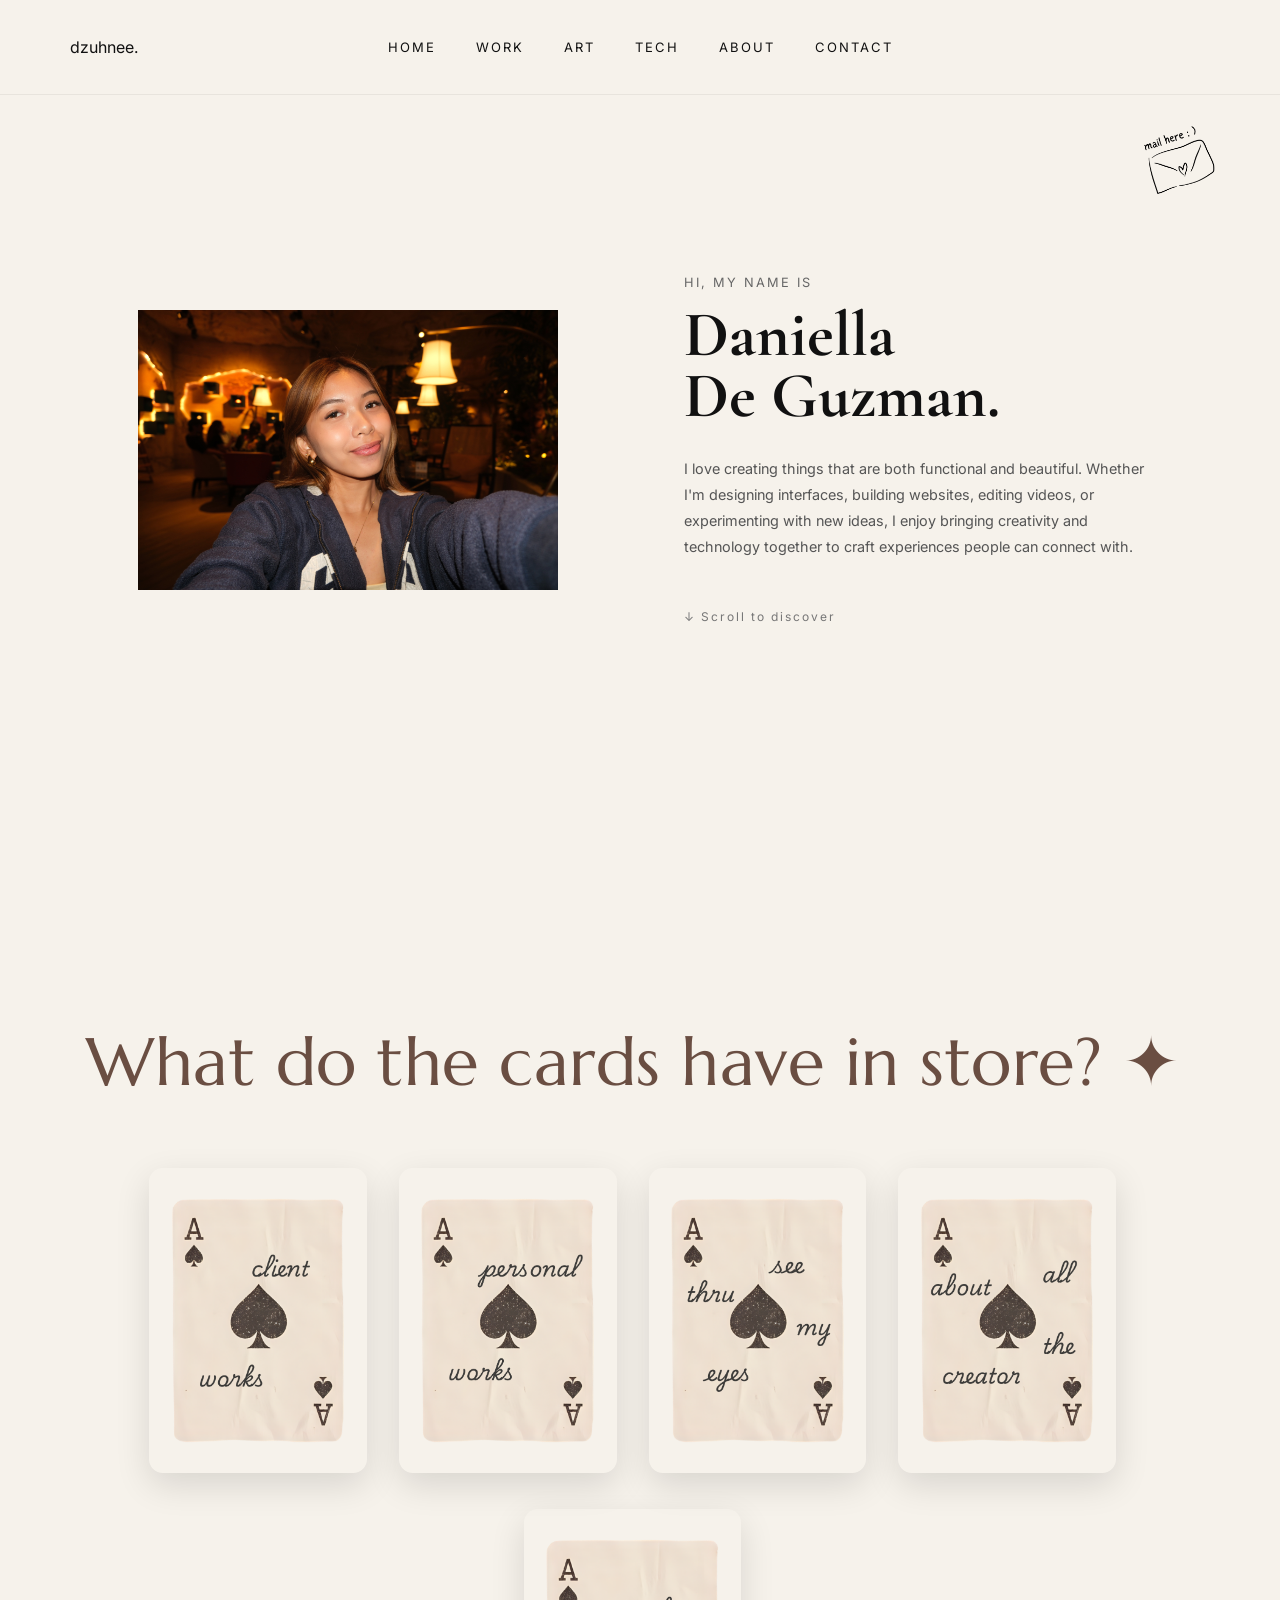
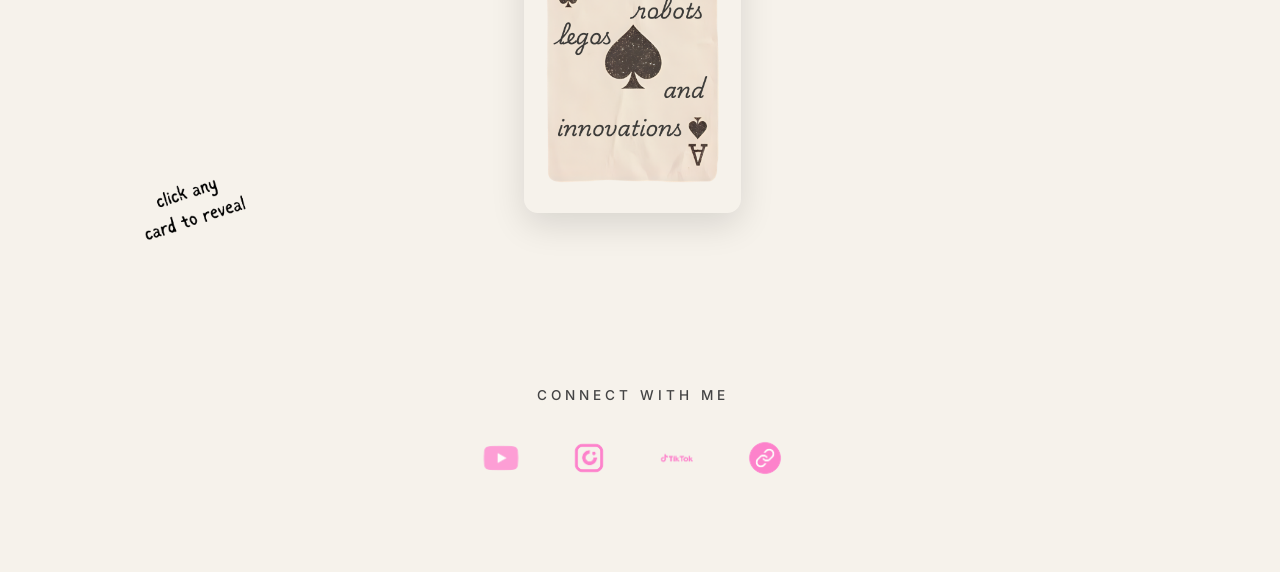
==== index.html @ f478ae31 "Add files via upload" ====
<!DOCTYPE html>
<html lang="en">

<head>

    <meta charset="UTF-8">
    <meta name="viewport" content="width=device-width, initial-scale=1.0">

    <title>dzuhnee.</title>

    <link rel="stylesheet" href="style.css">

    <link rel="preconnect" href="https://fonts.googleapis.com">

    <link href="https://fonts.googleapis.com/css2?family=Cormorant+Garamond:wght@400;500;600&family=Inter:wght@300;400;500&display=swap" rel="stylesheet">
    <link href="https://fonts.googleapis.com/css2?family=Caveat:wght@500;700&display=swap" rel="stylesheet">
    <link href="https://fonts.googleapis.com/css2?family=Marcellus&display=swap" rel="stylesheet">

    <link rel="stylesheet" href="../style.css">
    <link rel="preconnect" href="https://fonts.googleapis.com">
    <link href="https://fonts.googleapis.com/css2?family=Cormorant+Garamond:wght@400;500;600&family=Inter:wght@300;400;500&display=swap" rel="stylesheet">

</head>

<body>

    <header>

        <div class="logo">
            dzuhnee.
        </div>
    
        <nav>

    <a href="index.html">HOME</a>
    <a href="src/work.html">WORK</a>
    <a href="src/art.html">ART</a>
    <a href="src/tech.html">TECH</a>
    <a href="src/about.html">ABOUT</a>
    <a href="src/contact.html">CONTACT</a>

</nav>
    
    </header>
    
    <a href="mailto:daniellangeladg@gmail.com" class="floating-mail">
    
        <img src="images/email.png" alt="Email">
    
    </a>

<section class="hero">

    <div class="hero-content">

        <div class="hero-photo">

            <img src="images/ella.jpg" class="hero-image">

        </div>

        <div class="hero-text">

            <p class="intro">
                Hi, my name is
            </p>

            <h1>
                Daniella<br>
                De Guzman.
            </h1>

            <p class="description">
                I love creating things that are both functional and beautiful. 
                Whether I'm designing interfaces, building websites, 
                editing videos, or experimenting with new ideas, 
                I enjoy bringing creativity and technology together 
                to craft experiences people can connect with.

            </p>

            <span class="scroll">
                ↓ Scroll to discover
            </span>

        </div>

    </div>

</section>

<section class="cards-section hidden">

    <h1>What do the cards have in store? ✦ </h1>

    <div class="cards">

        <a href="src/work.html" class="card">
            <img src="images/card1.png">
        </a>

        <a href="src/art.html" class="card">
            <img src="images/card2.png">
        </a>

        <a href="src/tech.html" class="card">
            <img src="images/card3.png">
        </a>

        <a href="src/about.html" class="card">
            <img src="images/card4.png">
        </a>

        <a href="src/contact.html" class="card">
            <img src="images/card5.png">
        </a>

    </div>
    

</section>

<div class="floating-character">

    <img src="images/click.png" alt="Mascot">

</div>

<section class="socials">

    <h3>CONNECT WITH ME</h3>

    <div class="social-icons">

        <a href="https://youtube.com/@dzuhnee" target="_blank">
            <img src="images/youtube.png" alt="YouTube">
        </a>

        <a href="https://instagram.com/dzuhnee" target="_blank">
            <img src="images/instagram.png" alt="Instagram">
        </a>

        <a href="https://tiktok.com/@dzuhnee" target="_blank">
            <img src="images/tiktok.png" alt="TikTok">
        </a>

        <a href="https://linkedin.com/in/YOUR-LINKEDIN" target="_blank">
            <img src="images/linkedin.png" alt="LinkedIn">
        </a>

    </div>

</section>

<script src="script.js"></script>

</body>
</html>
---- style.css ----
*{
    margin:0;
    padding:0;
    box-sizing:border-box;
}

html{
    scroll-behavior:smooth;
}

body{
    background:#F6F2EB;
    color:#111;
    overflow-x:hidden;
    font-family:"Inter",sans-serif;
}

img{
    max-width:100%;
    height:auto;
}


/* =========================================================
   UNIVERSAL NAV
   ========================================================= */

/* ---------------- NAV ---------------- */

header{
    position:fixed;
    top:0;
    left:0;

    width:100%;
    height:95px;

    padding:0 70px;

    display:flex;
    align-items:center;
    justify-content:center;

    z-index:9999;

    flex-shrink:0;
    box-sizing:border-box;
}

.logo{
    position:absolute;
    left:70px;

    font-family:"Inter",sans-serif;
    font-size:16px;
    font-weight:400;
    line-height:1;
}

nav{
    display:flex;
    align-items:center;
    justify-content:center;

    gap:40px;
    height:100%;
}

nav a{
    display:flex;
    align-items:center;

    height:100%;

    font-family:"Inter",sans-serif;
    font-size:13px;
    font-weight:400;

    letter-spacing:2px;
    line-height:1;

    text-decoration:none;
    color:#111;

    white-space:nowrap;

    transition:opacity .35s ease;
}

nav a:hover{
    opacity:.4;
}


/* =========================================================
   HERO
   ========================================================= */

.hero{
    height:100vh;
    min-height:650px;

    display:flex;
    justify-content:center;
    align-items:center;

    padding:0 8%;
}

.hero-content{
    width:100%;
    max-width:1200px;

    display:flex;
    align-items:center;
    justify-content:center;

    gap:clamp(40px,7vw,90px);
}

.hero-photo{
    flex:1;

    display:flex;
    justify-content:center;
}

.hero-image{
    width:min(420px,100%);
    max-width:100%;

    transition:.2s linear;
}

.hero-text{
    flex:1;
    max-width:480px;
}

.intro{
    font-size:clamp(.8rem,1vw,1rem);
    letter-spacing:2px;

    margin-bottom:15px;

    text-transform:uppercase;
    color:#666;
}

.hero-text h1{
    font-family:"Cormorant Garamond",serif;

    font-size:clamp(3.5rem,5vw,4.8rem);
    line-height:.95;

    margin-bottom:30px;
}

.description{
    font-size:clamp(.9rem,1.1vw,1.05rem);
    line-height:1.8;

    color:#555;

    margin-bottom:45px;
}

.scroll{
    font-size:clamp(.75rem,.9vw,.9rem);
    letter-spacing:2px;

    color:#777;
}


/* =========================================================
   CARDS SECTION
   ========================================================= */

.cards-section{
    min-height:100vh;

    display:flex;
    flex-direction:column;
    justify-content:center;
    align-items:center;

    padding:120px 5vw 120px;
}

.cards-section h1{
    font-family:"Marcellus",serif;

    font-size:clamp(2.8rem,5.2vw,5.2rem);

    color:#6A4E42;
    font-weight:400;

    margin-bottom:clamp(45px,5vw,75px);

    letter-spacing:.5px;
    text-align:center;
}


/* =========================================================
   CARDS
   ========================================================= */

.cards{
    width:100%;
    max-width:1250px;

    display:flex;
    gap:clamp(15px,2.5vw,35px);

    flex-wrap:wrap;
    justify-content:center;
}

.card{
    width:clamp(160px,17vw,220px);

    opacity:0;
    transform:translateY(90px);

    transition:all .8s ease;
}

.card.show{
    opacity:1;
    transform:translateY(0);
}

.card img{
    width:100%;

    aspect-ratio:2.5/3.5;
    object-fit:cover;

    border-radius:14px;

    transition:.45s;

    box-shadow:0 12px 35px rgba(0,0,0,.12);
}

.card:hover img{
    transform:
        translateY(-18px)
        rotate(-5deg)
        scale(1.04);
}


/* =========================================================
   SECTION ANIMATION
   ========================================================= */

.hidden{
    opacity:0;
    transform:translateY(120px);

    transition:1.2s;
}

.show{
    opacity:1;
    transform:translateY(0);
}


/* =========================================================
   FLOATING MAIL
   ========================================================= */

.floating-mail{
    position:fixed;

    top:95px;
    right:clamp(20px,3vw,45px);

    z-index:1001;
}

.floating-mail img{
    width:clamp(90px,10vw,150px);

    display:block;

    transition:.35s ease;
}

.floating-mail:hover img{
    transform:rotate(-6deg) scale(1.08);
}


/* =========================================================
   PICK CARD
   ========================================================= */

.cards-wrapper{
    display:flex;
    align-items:flex-end;
    justify-content:center;

    gap:40px;
}

.pick-card{
    display:flex;
    flex-direction:column;
    align-items:flex-end;

    margin-bottom:40px;

    width:100%;
    margin-top:35px;

    padding-right:8%;
}

.pick-card p{
    font-family:"Caveat",cursive;

    font-size:2.2rem;
    line-height:1;

    color:#444;
}

.pick-card::after{
    content:"↘";

    font-size:3rem;

    margin-top:-5px;
    margin-right:30px;

    transform:rotate(12deg);
}

.arrow{
    font-size:3rem;

    transform:rotate(25deg);

    margin-right:40px;
}


/* =========================================================
   CONNECT WITH ME
   ========================================================= */

.socials{
    margin-top:90px;
    margin-bottom:80px;

    text-align:center;
}

.socials h3{
    font-size:.85rem;
    letter-spacing:4px;
    font-weight:500;

    color:#444;

    margin-bottom:25px;
}

.social-icons{
    display:flex;

    justify-content:center;
    align-items:center;

    gap:28px;
}

.social-icons img{
    width:60px;
    height:60px;

    object-fit:contain;

    transition:.35s ease;

    opacity:.8;
}

.social-icons a:hover img{
    transform:translateY(-5px);
    opacity:1;
}


/* =========================================================
   FLOATING CHARACTER
   ========================================================= */

.floating-character{
    width:180px;
    max-width:25vw;

    margin-top:-220px;
    margin-left:8%;
}

.floating-character img{
    width:120%;

    display:block;

    animation:float 3.2s ease-in-out infinite;
}

@keyframes float{

    0%{
        transform:translateY(0px);
    }

    50%{
        transform:translateY(-18px);
    }

    100%{
        transform:translateY(0px);
    }

}


/* =========================================================
   TECH / PROJECTS PAGE
   ========================================================= */

.codes-page{
    padding:120px 7vw 100px;

    background:#f6f2eb;

    min-height:100vh;
}


/* -------------------------
   INTRO
------------------------- */

.codes-intro{
    max-width:850px;

    margin:0 auto 70px;

    text-align:center;
}

.codes-label{
    font-family:"Inter",sans-serif;

    font-size:13px;
    letter-spacing:2px;
    font-weight:500;

    margin-bottom:18px;
}

.codes-intro h1{
    font-family:"Cormorant Garamond",serif;

    font-size:clamp(60px,7vw,100px);
    line-height:.9;
    font-weight:500;

    margin:0;

    color:#252525;
}

.codes-intro h1 span{
    font-style:italic;
}

.codes-intro > p:last-child{
    font-family:"Inter",sans-serif;

    font-size:16px;
    line-height:1.7;

    color:#777;

    max-width:600px;

    margin:30px auto 0;
}


/* -------------------------
   PROJECT GRID
------------------------- */

.project-grid{
    width:min(1250px,100%);

    margin:0 auto;

    display:grid;

    grid-template-columns:repeat(2,1fr);

    gap:30px;
}


/* -------------------------
   PROJECT CARD
------------------------- */

.code-card{
    background:#ffffff;

    border:1px solid #e8e3dc;
    border-radius:28px;

    overflow:hidden;

    box-shadow:0 8px 30px rgba(0,0,0,.04);

    transition:
        transform .3s ease,
        box-shadow .3s ease;
}

.code-card:hover{
    transform:translateY(-6px);

    box-shadow:0 15px 40px rgba(0,0,0,.08);
}


/* -------------------------
   IMAGE AREA
------------------------- */

.code-image{
    position:relative;

    height:clamp(230px,27vw,340px);

    overflow:hidden;
}

.code-image img{
    width:100%;
    height:100%;

    object-fit:cover;

    object-position:10% 10%;
}


/* -------------------------
   CATEGORY PILL
------------------------- */

.code-category{
    position:absolute;

    top:20px;
    left:20px;

    background:white;

    padding:11px 18px;

    border-radius:30px;

    font-family:"Inter",sans-serif;

    font-size:12px;
    letter-spacing:.5px;
    font-weight:500;

    z-index:2;
}


/* -------------------------
   PLACEHOLDER
------------------------- */

.placeholder{
    font-family:"Cormorant Garamond",serif;

    font-size:35px;
    font-style:italic;

    color:#aaa49b;
}


/* -------------------------
   PROJECT INFORMATION
------------------------- */

.code-content{
    padding:clamp(24px,3vw,38px);
}


/* -------------------------
   TITLE + YEAR
------------------------- */

.code-title{
    display:flex;

    align-items:baseline;
    justify-content:space-between;

    gap:20px;
}

.code-title h2{
    font-family:"Inter",sans-serif;

    font-size:clamp(24px,2vw,30px);
    font-weight:500;

    color:#202532;

    margin:0;
}

.code-title span{
    font-family:"Inter",sans-serif;

    font-size:15px;

    color:#aaa;

    white-space:nowrap;
}


/* -------------------------
   DESCRIPTION
------------------------- */

.code-content > p{
    font-family:"Inter",sans-serif;

    font-size:16px;
    line-height:1.8;

    color:#737987;

    margin:20px 0 25px;

    max-width:600px;
}


/* -------------------------
   TECHNOLOGY TAGS
------------------------- */

.tech-tags{
    display:flex;

    flex-wrap:wrap;

    gap:9px;

    margin-bottom:35px;
}

.tech-tags span{
    border:1px solid #e4e1dc;

    border-radius:30px;

    padding:9px 14px;

    font-family:"Inter",sans-serif;

    font-size:13px;

    color:#6d7380;

    background:#faf9f7;
}


/* -------------------------
   PROJECT BUTTON
------------------------- */

.code-link{
    display:inline-block;

    padding:13px 22px;

    border:1px solid #ddd9d2;

    border-radius:30px;

    text-decoration:none;

    font-family:"Inter",sans-serif;

    font-size:14px;

    color:#202532;

    transition:
        background .25s ease,
        color .25s ease,
        transform .25s ease;
}

.code-link:hover{
    background:#202532;

    color:white;

    transform:translateY(-2px);
}


/* -------------------------
   FIFTH PROJECT
------------------------- */

.code-card:last-child{
    grid-column:1 / -1;
}


/* =========================================================
   ABOUT PAGE
   ========================================================= */

.about-page{
    padding:150px 7vw 120px;

    max-width:1400px;

    margin:0 auto;
}


/* -------------------------
   ABOUT HERO
------------------------- */

.about-hero{
    min-height:70vh;

    display:grid;

    grid-template-columns:1.1fr .9fr;

    align-items:center;

    gap:clamp(40px,8vw,120px);

    margin-bottom:150px;
}

.about-label{
    font-size:.8rem;

    letter-spacing:3px;

    color:#777;

    margin-bottom:25px;
}

.about-heading h1{
    font-family:"Cormorant Garamond",serif;

    font-size:clamp(70px,9vw,125px);

    font-weight:500;
    line-height:.8;

    color:#252525;

    margin-bottom:45px;
}

.about-heading h1 span{
    font-style:italic;

    color:#6A4E42;
}

.about-intro{
    max-width:580px;

    font-size:clamp(15px,1.2vw,18px);

    line-height:1.8;

    color:#666;
}

.about-photo{
    display:flex;
    justify-content:center;
}

.about-photo img{
    width:min(420px,100%);

    aspect-ratio:1 / 1;

    object-fit:cover;

    border-radius:50%;

    box-shadow:20px 20px 0 #e7ded4;
}


/* -------------------------
   GENERAL SECTIONS
------------------------- */

.about-section,
.about-story{
    margin-bottom:140px;
}

.section-heading{
    display:flex;

    align-items:baseline;

    gap:25px;

    margin-bottom:55px;

    border-bottom:1px solid #bdb7ae;

    padding-bottom:18px;
}

.section-heading span{
    font-family:"Caveat",cursive;

    font-size:1.4rem;

    color:#9b8578;
}

.section-heading h2{
    font-family:"Marcellus",serif;

    font-size:clamp(2rem,3vw,3rem);

    font-weight:400;

    color:#6A4E42;
}


/* -------------------------
   STORY
------------------------- */

.story-content{
    max-width:850px;

    display:grid;

    grid-template-columns:1fr 1fr;

    gap:50px;
}

.story-content p{
    font-size:clamp(15px,1.1vw,17px);

    line-height:1.9;

    color:#555;
}


/* -------------------------
   EDUCATION TIMELINE
------------------------- */

.timeline{
    max-width:950px;

    margin:0 auto;
}

.timeline-item{
    display:grid;

    grid-template-columns:180px 1fr;

    gap:40px;

    padding:30px 0;

    border-bottom:1px solid #ddd7cf;
}

.timeline-item:first-child{
    padding-top:0;
}

.timeline-year{
    font-size:.85rem;

    letter-spacing:1px;

    color:#999;
}

.timeline-content h3{
    font-size:1.2rem;

    font-weight:500;

    margin-bottom:8px;
}

.timeline-content p{
    color:#777;

    font-size:.95rem;
}


/* -------------------------
   EXPERIENCE
------------------------- */

.experience-grid{
    display:grid;

    grid-template-columns:repeat(3,1fr);

    gap:20px;
}

.experience-card{
    background:#fff;

    border:1px solid #e8e3dc;

    border-radius:24px;

    padding:32px;

    min-height:230px;

    transition:
        transform .3s ease,
        box-shadow .3s ease;
}

.experience-card:hover{
    transform:translateY(-6px);

    box-shadow:0 15px 35px rgba(0,0,0,.07);
}

.experience-number{
    font-family:"Caveat",cursive;

    font-size:1.4rem;

    color:#9b8578;
}

.experience-card h3{
    font-size:1.05rem;

    font-weight:500;

    line-height:1.4;

    margin:20px 0 8px;
}

.experience-date{
    font-size:.8rem;

    letter-spacing:1px;

    color:#aaa;

    margin-bottom:20px;
}

.experience-card ul{
    padding-left:18px;

    color:#666;

    font-size:.9rem;

    line-height:1.7;
}

.experience-card li::marker{
    color:#9b8578;
}


/* -------------------------
   ACHIEVEMENTS
------------------------- */

.achievement-columns{
    display:grid;

    grid-template-columns:1fr 1.4fr;

    gap:80px;
}

.achievement-group{
    background:#fff;

    border:1px solid #e8e3dc;

    border-radius:24px;

    padding:35px;
}

.achievement-label{
    font-size:.75rem;

    letter-spacing:3px;

    color:#999;

    margin-bottom:25px;
}

.achievement-group ul{
    padding-left:20px;

    color:#666;

    font-size:.9rem;

    line-height:1.8;
}

.achievement-group li::marker{
    color:#9b8578;
}


/* -------------------------
   SKILLS
------------------------- */

.skills-section{
    margin-bottom:80px;
}

.skills{
    display:flex;

    flex-wrap:wrap;

    gap:12px;

    max-width:850px;
}

.skills span{
    border:1px solid #dcd6ce;

    border-radius:50px;

    padding:12px 20px;

    background:#faf9f7;

    font-size:.9rem;

    color:#666;

    transition:.3s ease;
}

.skills span:hover{
    background:#6A4E42;

    color:white;

    border-color:#6A4E42;
}

/* =========================================================
   ART PAGE
   ========================================================= */

   .art-page{
    padding:150px 7vw 100px;

    width:min(1250px,100%);
    margin:0 auto;
}

.art-collection{
    margin-bottom:130px;
}

.collection-intro{
    font-family:"Inter",sans-serif;

    font-size:16px;
    line-height:1.8;

    color:#777;

    max-width:600px;

    margin-bottom:45px;
}


/* -------------------------
   GRID
------------------------- */

.art-grid{
    display:grid;
    gap:30px;
}

.art-grid.cols-3{
    grid-template-columns:repeat(3,1fr);
}

.art-grid.cols-2{
    grid-template-columns:repeat(2,1fr);
}

.art-item.wide{
    grid-column:span 2;
}

.art-item{
    margin:0;
}


/* -------------------------
   IMAGE FRAME
------------------------- */

.art-frame{
    width:100%;

    border-radius:24px;
    overflow:hidden;

    background:#ece5da;
    border:1px solid #e8e3dc;

    display:flex;
    align-items:center;
    justify-content:center;

    box-shadow:0 8px 30px rgba(0,0,0,.04);

    transition:
        transform .4s ease,
        box-shadow .4s ease;
}

.art-item:hover .art-frame{
    transform:translateY(-6px);
    box-shadow:0 15px 40px rgba(0,0,0,.09);
}

.art-frame.landscape{ aspect-ratio:3 / 2; }
.art-frame.portrait{  aspect-ratio:4 / 5; }
.art-frame.square{    aspect-ratio:1 / 1; }

/* the wide photo sits next to portrait photos, so it should match their height */
.art-item.wide .art-frame{
    aspect-ratio:auto;
    height:100%;
    min-height:300px;
}

.art-frame img{
    width:100%;
    height:100%;

    object-fit:cover;
    display:block;
}

.art-placeholder{
    font-family:"Cormorant Garamond",serif;

    font-size:35px;
    font-style:italic;

    color:#aaa49b;
}


/* -------------------------
   CAPTIONS
------------------------- */

.art-item figcaption{
    display:flex;
    flex-direction:column;
    gap:4px;

    padding:18px 4px 0;
}

.art-item figcaption h3{
    font-family:"Inter",sans-serif;

    font-size:16px;
    font-weight:500;

    color:#202532;
}

.art-item figcaption span{
    font-family:"Inter",sans-serif;

    font-size:13px;
    line-height:1.6;

    color:#aaa;
}


/* -------------------------
   ART RESPONSIVE
------------------------- */

@media (max-width:900px){

    .art-grid.cols-3{
        grid-template-columns:repeat(2,1fr);
    }

}

@media (max-width:768px){

    .art-page{
        padding:110px 5vw 60px;
    }

    .art-collection{
        margin-bottom:90px;
    }

    .art-grid{
        gap:22px;
    }

    .art-grid.cols-3,
    .art-grid.cols-2{
        grid-template-columns:1fr;
    }

    .art-item.wide{
        grid-column:auto;
    }

    .art-item.wide .art-frame{
        aspect-ratio:3 / 2;
        height:auto;
        min-height:0;
    }

}

/* =========================================================
   WORK PAGE
   (reuses .codes-page, .code-card, .project-grid, .skills)
   ========================================================= */

   .work-services{
    max-width:850px;
    margin:-20px auto 60px;
}

.work-services .skills{
    justify-content:center;
}

/* your tech page makes the last card full width, which only suits 5 cards */
.work-grid .code-card:last-child{
    grid-column:auto;
}

/* centers the placeholder text inside the image area */
.code-image .placeholder{
    width:100%;
    height:100%;

    display:flex;
    align-items:center;
    justify-content:center;

    background:#ece5da;
}

/* =========================================================
   CONTACT PAGE
   (intro reuses .codes-intro)
   ========================================================= */

   .contact-page{
    padding:150px 7vw 100px;

    width:min(1250px,100%);
    margin:0 auto;

    min-height:100vh;
}

.contact-layout{
    display:grid;

    grid-template-columns:1fr 1.2fr;

    gap:clamp(40px,7vw,100px);

    align-items:start;
}


/* -------------------------
   INFO
------------------------- */

.contact-info{
    display:flex;
    flex-direction:column;

    gap:38px;

    padding-top:10px;
}

.contact-label{
    display:block;

    font-family:"Inter",sans-serif;

    font-size:.75rem;
    letter-spacing:3px;

    color:#999;

    margin-bottom:12px;
}

.contact-block a,
.contact-block p{
    font-family:"Inter",sans-serif;

    font-size:clamp(16px,1.4vw,19px);

    color:#202532;

    text-decoration:none;
}

.contact-block > a{
    border-bottom:1px solid #ddd9d2;

    padding-bottom:3px;

    transition:
        color .3s ease,
        border-color .3s ease;
}

.contact-block > a:hover{
    color:#6A4E42;
    border-color:#6A4E42;
}

.contact-socials{
    display:flex;
    flex-wrap:wrap;

    gap:10px;
}

.contact-socials a{
    border:1px solid #dcd6ce;
    border-radius:50px;

    padding:10px 18px;

    background:#faf9f7;

    font-size:.9rem;
    color:#666;

    transition:.3s ease;
}

.contact-socials a:hover{
    background:#6A4E42;
    color:white;
    border-color:#6A4E42;
}


/* -------------------------
   FORM CARD
------------------------- */

.contact-form-card{
    background:#fff;

    border:1px solid #e8e3dc;
    border-radius:28px;

    padding:clamp(26px,4vw,48px);

    box-shadow:0 8px 30px rgba(0,0,0,.04);
}

.contact-form{
    display:flex;
    flex-direction:column;

    gap:24px;
}

.form-row{
    display:flex;
    flex-direction:column;

    gap:10px;
}

.form-row label{
    font-family:"Inter",sans-serif;

    font-size:.75rem;
    letter-spacing:2px;
    text-transform:uppercase;

    color:#999;
}

.form-row input,
.form-row textarea{
    width:100%;

    padding:14px 18px;

    border:1px solid #e4e1dc;
    border-radius:16px;

    background:#faf9f7;

    font-family:"Inter",sans-serif;
    font-size:15px;

    color:#202532;

    outline:none;

    resize:vertical;

    transition:
        border-color .25s ease,
        background .25s ease;
}

.form-row input::placeholder,
.form-row textarea::placeholder{
    color:#b5b0a8;
}

.form-row input:focus,
.form-row textarea:focus{
    border-color:#6A4E42;
    background:#fff;
}

.contact-button{
    align-self:flex-start;

    padding:14px 26px;

    border:1px solid #202532;
    border-radius:30px;

    background:#202532;
    color:white;

    font-family:"Inter",sans-serif;
    font-size:14px;

    cursor:pointer;

    transition:
        background .25s ease,
        color .25s ease,
        transform .25s ease;
}

.contact-button:hover{
    background:transparent;
    color:#202532;

    transform:translateY(-2px);
}


/* -------------------------
   CONTACT RESPONSIVE
------------------------- */

@media (max-width:900px){

    .contact-layout{
        grid-template-columns:1fr;
    }

}

@media (max-width:768px){

    .contact-page{
        padding:110px 5vw 60px;
    }

}

/* =========================================================
   RESPONSIVE
   ========================================================= */

@media (max-width:900px){

    .hero{
        padding:0 5vw;
    }

    .hero-content{
        gap:40px;
    }

    .project-grid{
        grid-template-columns:1fr;
    }

    .code-card:last-child{
        grid-column:auto;
    }

    .about-page{
        padding:130px 5vw 80px;
    }

    .about-hero{
        grid-template-columns:1fr;

        text-align:center;

        min-height:auto;

        margin-bottom:100px;
    }

    .about-heading{
        order:2;
    }

    .about-photo{
        order:1;
    }

    .about-intro{
        margin:0 auto;
    }

    .about-photo img{
        width:min(320px,70vw);
    }

    .experience-grid{
        grid-template-columns:repeat(2,1fr);
    }

    .achievement-columns{
        grid-template-columns:1fr;

        gap:25px;
    }

}


/* =========================================================
   MOBILE
   ========================================================= */

@media (max-width:768px){

    .hero{
        height:auto;

        min-height:100vh;

        padding:130px 7vw 80px;
    }

    .hero-content{
        flex-direction:column;

        text-align:center;

        gap:45px;
    }

    .hero-photo{
        order:1;
    }

    .hero-text{
        order:2;

        max-width:600px;
    }

    .description{
        margin-left:auto;
        margin-right:auto;
    }

    .cards-section{
        padding:100px 5vw;
    }

    .cards{
        gap:20px;
    }

    .card{
        width:calc(50% - 10px);

        max-width:220px;
    }

    .floating-mail{
        top:80px;

        right:15px;
    }

    .floating-mail img{
        width:90px;
    }

    .floating-character{
        width:140px;

        max-width:30vw;

        margin-top:-120px;

        margin-left:5%;
    }

    .social-icons{
        gap:18px;
    }

    .social-icons img{
        width:50px;
        height:50px;
    }

    .codes-page{
        padding:100px 5vw 60px;
    }

    .codes-intro{
        margin-bottom:45px;
    }

    .codes-intro h1{
        font-size:clamp(50px,12vw,70px);
    }

    .project-grid{
        gap:20px;
    }

    .code-image{
        height:230px;
    }

    .code-content{
        padding:28px 24px 30px;
    }

    .code-title h2{
        font-size:24px;
    }

    .code-title span{
        font-size:13px;
    }

    .about-page{
        padding:110px 20px 60px;
    }

    .about-hero{
        gap:45px;

        margin-bottom:90px;
    }

    .about-heading h1{
        font-size:clamp(55px,15vw,80px);
    }

    .about-photo img{
        width:250px;

        box-shadow:12px 12px 0 #e7ded4;
    }

    .about-section,
    .about-story{
        margin-bottom:90px;
    }

    .section-heading{
        gap:15px;

        margin-bottom:35px;
    }

    .story-content{
        grid-template-columns:1fr;

        gap:20px;
    }

    .timeline-item{
        grid-template-columns:1fr;

        gap:8px;
    }

    .experience-grid{
        grid-template-columns:1fr;
    }

    .experience-card{
        padding:26px;
    }

    .achievement-columns{
        gap:20px;
    }

    .achievement-group{
        padding:26px;
    }

}


/* =========================================================
   SMALL PHONES
   ========================================================= */

@media (max-width:480px){

    .logo{
        font-size:14px;
    }

    .hero{
        padding-left:5vw;
        padding-right:5vw;
    }

    .hero-text h1{
        font-size:clamp(3rem,14vw,4rem);
    }

    .cards{
        gap:20px;
    }

    .card{
        width:100%;

        max-width:220px;
    }

    .cards-section h1{
        font-size:clamp(2.4rem,11vw,3rem);
    }

    .floating-mail img{
        width:75px;
    }

    .social-icons{
        gap:12px;
    }

    .social-icons img{
        width:45px;
        height:45px;
    }

}

/* =========================================================
   UNIVERSAL NAVBAR (single source of truth)
   ========================================================= */

   :root{
    --nav-height:95px;
    --page-bg:#F6F2EB;
}

html{
    scroll-padding-top:var(--nav-height);
    scrollbar-gutter:stable;      /* keeps nav centered the same on every page */
}

header{
    position:fixed;
    top:0;
    left:0;

    width:100%;
    height:var(--nav-height);

    padding:0 70px;

    display:flex;
    align-items:center;
    justify-content:center;

    background:var(--page-bg);          /* this hides the content scrolling underneath */
    border-bottom:1px solid rgba(0,0,0,.06);

    z-index:9999;
    box-sizing:border-box;
}

.logo{
    position:absolute;
    left:70px;

    font-family:"Inter",sans-serif;
    font-size:16px;
    font-weight:400;
    line-height:1;
}

nav{
    display:flex;
    align-items:center;
    justify-content:center;

    gap:40px;
    height:100%;
}

nav a{
    display:flex;
    align-items:center;

    height:100%;

    font-family:"Inter",sans-serif;
    font-size:13px;
    font-weight:400;
    letter-spacing:2px;
    line-height:1;

    text-decoration:none;
    color:#111;
    white-space:nowrap;

    transition:opacity .35s ease;
}

nav a:hover{
    opacity:.4;
}

/* Mobile: tighter side padding so the nav still fits */
@media (max-width:768px){
    header{ padding:0 20px; }
    .logo{ display:none; }
    nav{ gap:16px; }
    nav a{ font-size:11px; letter-spacing:1px; }
}
---- style.css ----
*{
    margin:0;
    padding:0;
    box-sizing:border-box;
}

html{
    scroll-behavior:smooth;
}

body{
    background:#F6F2EB;
    color:#111;
    overflow-x:hidden;
    font-family:"Inter",sans-serif;
}

img{
    max-width:100%;
    height:auto;
}


/* =========================================================
   UNIVERSAL NAV
   ========================================================= */

/* ---------------- NAV ---------------- */

header{
    position:fixed;
    top:0;
    left:0;

    width:100%;
    height:95px;

    padding:0 70px;

    display:flex;
    align-items:center;
    justify-content:center;

    z-index:9999;

    flex-shrink:0;
    box-sizing:border-box;
}

.logo{
    position:absolute;
    left:70px;

    font-family:"Inter",sans-serif;
    font-size:16px;
    font-weight:400;
    line-height:1;
}

nav{
    display:flex;
    align-items:center;
    justify-content:center;

    gap:40px;
    height:100%;
}

nav a{
    display:flex;
    align-items:center;

    height:100%;

    font-family:"Inter",sans-serif;
    font-size:13px;
    font-weight:400;

    letter-spacing:2px;
    line-height:1;

    text-decoration:none;
    color:#111;

    white-space:nowrap;

    transition:opacity .35s ease;
}

nav a:hover{
    opacity:.4;
}


/* =========================================================
   HERO
   ========================================================= */

.hero{
    height:100vh;
    min-height:650px;

    display:flex;
    justify-content:center;
    align-items:center;

    padding:0 8%;
}

.hero-content{
    width:100%;
    max-width:1200px;

    display:flex;
    align-items:center;
    justify-content:center;

    gap:clamp(40px,7vw,90px);
}

.hero-photo{
    flex:1;

    display:flex;
    justify-content:center;
}

.hero-image{
    width:min(420px,100%);
    max-width:100%;

    transition:.2s linear;
}

.hero-text{
    flex:1;
    max-width:480px;
}

.intro{
    font-size:clamp(.8rem,1vw,1rem);
    letter-spacing:2px;

    margin-bottom:15px;

    text-transform:uppercase;
    color:#666;
}

.hero-text h1{
    font-family:"Cormorant Garamond",serif;

    font-size:clamp(3.5rem,5vw,4.8rem);
    line-height:.95;

    margin-bottom:30px;
}

.description{
    font-size:clamp(.9rem,1.1vw,1.05rem);
    line-height:1.8;

    color:#555;

    margin-bottom:45px;
}

.scroll{
    font-size:clamp(.75rem,.9vw,.9rem);
    letter-spacing:2px;

    color:#777;
}


/* =========================================================
   CARDS SECTION
   ========================================================= */

.cards-section{
    min-height:100vh;

    display:flex;
    flex-direction:column;
    justify-content:center;
    align-items:center;

    padding:120px 5vw 120px;
}

.cards-section h1{
    font-family:"Marcellus",serif;

    font-size:clamp(2.8rem,5.2vw,5.2rem);

    color:#6A4E42;
    font-weight:400;

    margin-bottom:clamp(45px,5vw,75px);

    letter-spacing:.5px;
    text-align:center;
}


/* =========================================================
   CARDS
   ========================================================= */

.cards{
    width:100%;
    max-width:1250px;

    display:flex;
    gap:clamp(15px,2.5vw,35px);

    flex-wrap:wrap;
    justify-content:center;
}

.card{
    width:clamp(160px,17vw,220px);

    opacity:0;
    transform:translateY(90px);

    transition:all .8s ease;
}

.card.show{
    opacity:1;
    transform:translateY(0);
}

.card img{
    width:100%;

    aspect-ratio:2.5/3.5;
    object-fit:cover;

    border-radius:14px;

    transition:.45s;

    box-shadow:0 12px 35px rgba(0,0,0,.12);
}

.card:hover img{
    transform:
        translateY(-18px)
        rotate(-5deg)
        scale(1.04);
}


/* =========================================================
   SECTION ANIMATION
   ========================================================= */

.hidden{
    opacity:0;
    transform:translateY(120px);

    transition:1.2s;
}

.show{
    opacity:1;
    transform:translateY(0);
}


/* =========================================================
   FLOATING MAIL
   ========================================================= */

.floating-mail{
    position:fixed;

    top:95px;
    right:clamp(20px,3vw,45px);

    z-index:1001;
}

.floating-mail img{
    width:clamp(90px,10vw,150px);

    display:block;

    transition:.35s ease;
}

.floating-mail:hover img{
    transform:rotate(-6deg) scale(1.08);
}


/* =========================================================
   PICK CARD
   ========================================================= */

.cards-wrapper{
    display:flex;
    align-items:flex-end;
    justify-content:center;

    gap:40px;
}

.pick-card{
    display:flex;
    flex-direction:column;
    align-items:flex-end;

    margin-bottom:40px;

    width:100%;
    margin-top:35px;

    padding-right:8%;
}

.pick-card p{
    font-family:"Caveat",cursive;

    font-size:2.2rem;
    line-height:1;

    color:#444;
}

.pick-card::after{
    content:"↘";

    font-size:3rem;

    margin-top:-5px;
    margin-right:30px;

    transform:rotate(12deg);
}

.arrow{
    font-size:3rem;

    transform:rotate(25deg);

    margin-right:40px;
}


/* =========================================================
   CONNECT WITH ME
   ========================================================= */

.socials{
    margin-top:90px;
    margin-bottom:80px;

    text-align:center;
}

.socials h3{
    font-size:.85rem;
    letter-spacing:4px;
    font-weight:500;

    color:#444;

    margin-bottom:25px;
}

.social-icons{
    display:flex;

    justify-content:center;
    align-items:center;

    gap:28px;
}

.social-icons img{
    width:60px;
    height:60px;

    object-fit:contain;

    transition:.35s ease;

    opacity:.8;
}

.social-icons a:hover img{
    transform:translateY(-5px);
    opacity:1;
}


/* =========================================================
   FLOATING CHARACTER
   ========================================================= */

.floating-character{
    width:180px;
    max-width:25vw;

    margin-top:-220px;
    margin-left:8%;
}

.floating-character img{
    width:120%;

    display:block;

    animation:float 3.2s ease-in-out infinite;
}

@keyframes float{

    0%{
        transform:translateY(0px);
    }

    50%{
        transform:translateY(-18px);
    }

    100%{
        transform:translateY(0px);
    }

}


/* =========================================================
   TECH / PROJECTS PAGE
   ========================================================= */

.codes-page{
    padding:120px 7vw 100px;

    background:#f6f2eb;

    min-height:100vh;
}


/* -------------------------
   INTRO
------------------------- */

.codes-intro{
    max-width:850px;

    margin:0 auto 70px;

    text-align:center;
}

.codes-label{
    font-family:"Inter",sans-serif;

    font-size:13px;
    letter-spacing:2px;
    font-weight:500;

    margin-bottom:18px;
}

.codes-intro h1{
    font-family:"Cormorant Garamond",serif;

    font-size:clamp(60px,7vw,100px);
    line-height:.9;
    font-weight:500;

    margin:0;

    color:#252525;
}

.codes-intro h1 span{
    font-style:italic;
}

.codes-intro > p:last-child{
    font-family:"Inter",sans-serif;

    font-size:16px;
    line-height:1.7;

    color:#777;

    max-width:600px;

    margin:30px auto 0;
}


/* -------------------------
   PROJECT GRID
------------------------- */

.project-grid{
    width:min(1250px,100%);

    margin:0 auto;

    display:grid;

    grid-template-columns:repeat(2,1fr);

    gap:30px;
}


/* -------------------------
   PROJECT CARD
------------------------- */

.code-card{
    background:#ffffff;

    border:1px solid #e8e3dc;
    border-radius:28px;

    overflow:hidden;

    box-shadow:0 8px 30px rgba(0,0,0,.04);

    transition:
        transform .3s ease,
        box-shadow .3s ease;
}

.code-card:hover{
    transform:translateY(-6px);

    box-shadow:0 15px 40px rgba(0,0,0,.08);
}


/* -------------------------
   IMAGE AREA
------------------------- */

.code-image{
    position:relative;

    height:clamp(230px,27vw,340px);

    overflow:hidden;
}

.code-image img{
    width:100%;
    height:100%;

    object-fit:cover;

    object-position:10% 10%;
}


/* -------------------------
   CATEGORY PILL
------------------------- */

.code-category{
    position:absolute;

    top:20px;
    left:20px;

    background:white;

    padding:11px 18px;

    border-radius:30px;

    font-family:"Inter",sans-serif;

    font-size:12px;
    letter-spacing:.5px;
    font-weight:500;

    z-index:2;
}


/* -------------------------
   PLACEHOLDER
------------------------- */

.placeholder{
    font-family:"Cormorant Garamond",serif;

    font-size:35px;
    font-style:italic;

    color:#aaa49b;
}


/* -------------------------
   PROJECT INFORMATION
------------------------- */

.code-content{
    padding:clamp(24px,3vw,38px);
}


/* -------------------------
   TITLE + YEAR
------------------------- */

.code-title{
    display:flex;

    align-items:baseline;
    justify-content:space-between;

    gap:20px;
}

.code-title h2{
    font-family:"Inter",sans-serif;

    font-size:clamp(24px,2vw,30px);
    font-weight:500;

    color:#202532;

    margin:0;
}

.code-title span{
    font-family:"Inter",sans-serif;

    font-size:15px;

    color:#aaa;

    white-space:nowrap;
}


/* -------------------------
   DESCRIPTION
------------------------- */

.code-content > p{
    font-family:"Inter",sans-serif;

    font-size:16px;
    line-height:1.8;

    color:#737987;

    margin:20px 0 25px;

    max-width:600px;
}


/* -------------------------
   TECHNOLOGY TAGS
------------------------- */

.tech-tags{
    display:flex;

    flex-wrap:wrap;

    gap:9px;

    margin-bottom:35px;
}

.tech-tags span{
    border:1px solid #e4e1dc;

    border-radius:30px;

    padding:9px 14px;

    font-family:"Inter",sans-serif;

    font-size:13px;

    color:#6d7380;

    background:#faf9f7;
}


/* -------------------------
   PROJECT BUTTON
------------------------- */

.code-link{
    display:inline-block;

    padding:13px 22px;

    border:1px solid #ddd9d2;

    border-radius:30px;

    text-decoration:none;

    font-family:"Inter",sans-serif;

    font-size:14px;

    color:#202532;

    transition:
        background .25s ease,
        color .25s ease,
        transform .25s ease;
}

.code-link:hover{
    background:#202532;

    color:white;

    transform:translateY(-2px);
}


/* -------------------------
   FIFTH PROJECT
------------------------- */

.code-card:last-child{
    grid-column:1 / -1;
}


/* =========================================================
   ABOUT PAGE
   ========================================================= */

.about-page{
    padding:150px 7vw 120px;

    max-width:1400px;

    margin:0 auto;
}


/* -------------------------
   ABOUT HERO
------------------------- */

.about-hero{
    min-height:70vh;

    display:grid;

    grid-template-columns:1.1fr .9fr;

    align-items:center;

    gap:clamp(40px,8vw,120px);

    margin-bottom:150px;
}

.about-label{
    font-size:.8rem;

    letter-spacing:3px;

    color:#777;

    margin-bottom:25px;
}

.about-heading h1{
    font-family:"Cormorant Garamond",serif;

    font-size:clamp(70px,9vw,125px);

    font-weight:500;
    line-height:.8;

    color:#252525;

    margin-bottom:45px;
}

.about-heading h1 span{
    font-style:italic;

    color:#6A4E42;
}

.about-intro{
    max-width:580px;

    font-size:clamp(15px,1.2vw,18px);

    line-height:1.8;

    color:#666;
}

.about-photo{
    display:flex;
    justify-content:center;
}

.about-photo img{
    width:min(420px,100%);

    aspect-ratio:1 / 1;

    object-fit:cover;

    border-radius:50%;

    box-shadow:20px 20px 0 #e7ded4;
}


/* -------------------------
   GENERAL SECTIONS
------------------------- */

.about-section,
.about-story{
    margin-bottom:140px;
}

.section-heading{
    display:flex;

    align-items:baseline;

    gap:25px;

    margin-bottom:55px;

    border-bottom:1px solid #bdb7ae;

    padding-bottom:18px;
}

.section-heading span{
    font-family:"Caveat",cursive;

    font-size:1.4rem;

    color:#9b8578;
}

.section-heading h2{
    font-family:"Marcellus",serif;

    font-size:clamp(2rem,3vw,3rem);

    font-weight:400;

    color:#6A4E42;
}


/* -------------------------
   STORY
------------------------- */

.story-content{
    max-width:850px;

    display:grid;

    grid-template-columns:1fr 1fr;

    gap:50px;
}

.story-content p{
    font-size:clamp(15px,1.1vw,17px);

    line-height:1.9;

    color:#555;
}


/* -------------------------
   EDUCATION TIMELINE
------------------------- */

.timeline{
    max-width:950px;

    margin:0 auto;
}

.timeline-item{
    display:grid;

    grid-template-columns:180px 1fr;

    gap:40px;

    padding:30px 0;

    border-bottom:1px solid #ddd7cf;
}

.timeline-item:first-child{
    padding-top:0;
}

.timeline-year{
    font-size:.85rem;

    letter-spacing:1px;

    color:#999;
}

.timeline-content h3{
    font-size:1.2rem;

    font-weight:500;

    margin-bottom:8px;
}

.timeline-content p{
    color:#777;

    font-size:.95rem;
}


/* -------------------------
   EXPERIENCE
------------------------- */

.experience-grid{
    display:grid;

    grid-template-columns:repeat(3,1fr);

    gap:20px;
}

.experience-card{
    background:#fff;

    border:1px solid #e8e3dc;

    border-radius:24px;

    padding:32px;

    min-height:230px;

    transition:
        transform .3s ease,
        box-shadow .3s ease;
}

.experience-card:hover{
    transform:translateY(-6px);

    box-shadow:0 15px 35px rgba(0,0,0,.07);
}

.experience-number{
    font-family:"Caveat",cursive;

    font-size:1.4rem;

    color:#9b8578;
}

.experience-card h3{
    font-size:1.05rem;

    font-weight:500;

    line-height:1.4;

    margin:20px 0 8px;
}

.experience-date{
    font-size:.8rem;

    letter-spacing:1px;

    color:#aaa;

    margin-bottom:20px;
}

.experience-card ul{
    padding-left:18px;

    color:#666;

    font-size:.9rem;

    line-height:1.7;
}

.experience-card li::marker{
    color:#9b8578;
}


/* -------------------------
   ACHIEVEMENTS
------------------------- */

.achievement-columns{
    display:grid;

    grid-template-columns:1fr 1.4fr;

    gap:80px;
}

.achievement-group{
    background:#fff;

    border:1px solid #e8e3dc;

    border-radius:24px;

    padding:35px;
}

.achievement-label{
    font-size:.75rem;

    letter-spacing:3px;

    color:#999;

    margin-bottom:25px;
}

.achievement-group ul{
    padding-left:20px;

    color:#666;

    font-size:.9rem;

    line-height:1.8;
}

.achievement-group li::marker{
    color:#9b8578;
}


/* -------------------------
   SKILLS
------------------------- */

.skills-section{
    margin-bottom:80px;
}

.skills{
    display:flex;

    flex-wrap:wrap;

    gap:12px;

    max-width:850px;
}

.skills span{
    border:1px solid #dcd6ce;

    border-radius:50px;

    padding:12px 20px;

    background:#faf9f7;

    font-size:.9rem;

    color:#666;

    transition:.3s ease;
}

.skills span:hover{
    background:#6A4E42;

    color:white;

    border-color:#6A4E42;
}

/* =========================================================
   ART PAGE
   ========================================================= */

   .art-page{
    padding:150px 7vw 100px;

    width:min(1250px,100%);
    margin:0 auto;
}

.art-collection{
    margin-bottom:130px;
}

.collection-intro{
    font-family:"Inter",sans-serif;

    font-size:16px;
    line-height:1.8;

    color:#777;

    max-width:600px;

    margin-bottom:45px;
}


/* -------------------------
   GRID
------------------------- */

.art-grid{
    display:grid;
    gap:30px;
}

.art-grid.cols-3{
    grid-template-columns:repeat(3,1fr);
}

.art-grid.cols-2{
    grid-template-columns:repeat(2,1fr);
}

.art-item.wide{
    grid-column:span 2;
}

.art-item{
    margin:0;
}


/* -------------------------
   IMAGE FRAME
------------------------- */

.art-frame{
    width:100%;

    border-radius:24px;
    overflow:hidden;

    background:#ece5da;
    border:1px solid #e8e3dc;

    display:flex;
    align-items:center;
    justify-content:center;

    box-shadow:0 8px 30px rgba(0,0,0,.04);

    transition:
        transform .4s ease,
        box-shadow .4s ease;
}

.art-item:hover .art-frame{
    transform:translateY(-6px);
    box-shadow:0 15px 40px rgba(0,0,0,.09);
}

.art-frame.landscape{ aspect-ratio:3 / 2; }
.art-frame.portrait{  aspect-ratio:4 / 5; }
.art-frame.square{    aspect-ratio:1 / 1; }

/* the wide photo sits next to portrait photos, so it should match their height */
.art-item.wide .art-frame{
    aspect-ratio:auto;
    height:100%;
    min-height:300px;
}

.art-frame img{
    width:100%;
    height:100%;

    object-fit:cover;
    display:block;
}

.art-placeholder{
    font-family:"Cormorant Garamond",serif;

    font-size:35px;
    font-style:italic;

    color:#aaa49b;
}


/* -------------------------
   CAPTIONS
------------------------- */

.art-item figcaption{
    display:flex;
    flex-direction:column;
    gap:4px;

    padding:18px 4px 0;
}

.art-item figcaption h3{
    font-family:"Inter",sans-serif;

    font-size:16px;
    font-weight:500;

    color:#202532;
}

.art-item figcaption span{
    font-family:"Inter",sans-serif;

    font-size:13px;
    line-height:1.6;

    color:#aaa;
}


/* -------------------------
   ART RESPONSIVE
------------------------- */

@media (max-width:900px){

    .art-grid.cols-3{
        grid-template-columns:repeat(2,1fr);
    }

}

@media (max-width:768px){

    .art-page{
        padding:110px 5vw 60px;
    }

    .art-collection{
        margin-bottom:90px;
    }

    .art-grid{
        gap:22px;
    }

    .art-grid.cols-3,
    .art-grid.cols-2{
        grid-template-columns:1fr;
    }

    .art-item.wide{
        grid-column:auto;
    }

    .art-item.wide .art-frame{
        aspect-ratio:3 / 2;
        height:auto;
        min-height:0;
    }

}

/* =========================================================
   WORK PAGE
   (reuses .codes-page, .code-card, .project-grid, .skills)
   ========================================================= */

   .work-services{
    max-width:850px;
    margin:-20px auto 60px;
}

.work-services .skills{
    justify-content:center;
}

/* your tech page makes the last card full width, which only suits 5 cards */
.work-grid .code-card:last-child{
    grid-column:auto;
}

/* centers the placeholder text inside the image area */
.code-image .placeholder{
    width:100%;
    height:100%;

    display:flex;
    align-items:center;
    justify-content:center;

    background:#ece5da;
}

/* =========================================================
   CONTACT PAGE
   (intro reuses .codes-intro)
   ========================================================= */

   .contact-page{
    padding:150px 7vw 100px;

    width:min(1250px,100%);
    margin:0 auto;

    min-height:100vh;
}

.contact-layout{
    display:grid;

    grid-template-columns:1fr 1.2fr;

    gap:clamp(40px,7vw,100px);

    align-items:start;
}


/* -------------------------
   INFO
------------------------- */

.contact-info{
    display:flex;
    flex-direction:column;

    gap:38px;

    padding-top:10px;
}

.contact-label{
    display:block;

    font-family:"Inter",sans-serif;

    font-size:.75rem;
    letter-spacing:3px;

    color:#999;

    margin-bottom:12px;
}

.contact-block a,
.contact-block p{
    font-family:"Inter",sans-serif;

    font-size:clamp(16px,1.4vw,19px);

    color:#202532;

    text-decoration:none;
}

.contact-block > a{
    border-bottom:1px solid #ddd9d2;

    padding-bottom:3px;

    transition:
        color .3s ease,
        border-color .3s ease;
}

.contact-block > a:hover{
    color:#6A4E42;
    border-color:#6A4E42;
}

.contact-socials{
    display:flex;
    flex-wrap:wrap;

    gap:10px;
}

.contact-socials a{
    border:1px solid #dcd6ce;
    border-radius:50px;

    padding:10px 18px;

    background:#faf9f7;

    font-size:.9rem;
    color:#666;

    transition:.3s ease;
}

.contact-socials a:hover{
    background:#6A4E42;
    color:white;
    border-color:#6A4E42;
}


/* -------------------------
   FORM CARD
------------------------- */

.contact-form-card{
    background:#fff;

    border:1px solid #e8e3dc;
    border-radius:28px;

    padding:clamp(26px,4vw,48px);

    box-shadow:0 8px 30px rgba(0,0,0,.04);
}

.contact-form{
    display:flex;
    flex-direction:column;

    gap:24px;
}

.form-row{
    display:flex;
    flex-direction:column;

    gap:10px;
}

.form-row label{
    font-family:"Inter",sans-serif;

    font-size:.75rem;
    letter-spacing:2px;
    text-transform:uppercase;

    color:#999;
}

.form-row input,
.form-row textarea{
    width:100%;

    padding:14px 18px;

    border:1px solid #e4e1dc;
    border-radius:16px;

    background:#faf9f7;

    font-family:"Inter",sans-serif;
    font-size:15px;

    color:#202532;

    outline:none;

    resize:vertical;

    transition:
        border-color .25s ease,
        background .25s ease;
}

.form-row input::placeholder,
.form-row textarea::placeholder{
    color:#b5b0a8;
}

.form-row input:focus,
.form-row textarea:focus{
    border-color:#6A4E42;
    background:#fff;
}

.contact-button{
    align-self:flex-start;

    padding:14px 26px;

    border:1px solid #202532;
    border-radius:30px;

    background:#202532;
    color:white;

    font-family:"Inter",sans-serif;
    font-size:14px;

    cursor:pointer;

    transition:
        background .25s ease,
        color .25s ease,
        transform .25s ease;
}

.contact-button:hover{
    background:transparent;
    color:#202532;

    transform:translateY(-2px);
}


/* -------------------------
   CONTACT RESPONSIVE
------------------------- */

@media (max-width:900px){

    .contact-layout{
        grid-template-columns:1fr;
    }

}

@media (max-width:768px){

    .contact-page{
        padding:110px 5vw 60px;
    }

}

/* =========================================================
   RESPONSIVE
   ========================================================= */

@media (max-width:900px){

    .hero{
        padding:0 5vw;
    }

    .hero-content{
        gap:40px;
    }

    .project-grid{
        grid-template-columns:1fr;
    }

    .code-card:last-child{
        grid-column:auto;
    }

    .about-page{
        padding:130px 5vw 80px;
    }

    .about-hero{
        grid-template-columns:1fr;

        text-align:center;

        min-height:auto;

        margin-bottom:100px;
    }

    .about-heading{
        order:2;
    }

    .about-photo{
        order:1;
    }

    .about-intro{
        margin:0 auto;
    }

    .about-photo img{
        width:min(320px,70vw);
    }

    .experience-grid{
        grid-template-columns:repeat(2,1fr);
    }

    .achievement-columns{
        grid-template-columns:1fr;

        gap:25px;
    }

}


/* =========================================================
   MOBILE
   ========================================================= */

@media (max-width:768px){

    .hero{
        height:auto;

        min-height:100vh;

        padding:130px 7vw 80px;
    }

    .hero-content{
        flex-direction:column;

        text-align:center;

        gap:45px;
    }

    .hero-photo{
        order:1;
    }

    .hero-text{
        order:2;

        max-width:600px;
    }

    .description{
        margin-left:auto;
        margin-right:auto;
    }

    .cards-section{
        padding:100px 5vw;
    }

    .cards{
        gap:20px;
    }

    .card{
        width:calc(50% - 10px);

        max-width:220px;
    }

    .floating-mail{
        top:80px;

        right:15px;
    }

    .floating-mail img{
        width:90px;
    }

    .floating-character{
        width:140px;

        max-width:30vw;

        margin-top:-120px;

        margin-left:5%;
    }

    .social-icons{
        gap:18px;
    }

    .social-icons img{
        width:50px;
        height:50px;
    }

    .codes-page{
        padding:100px 5vw 60px;
    }

    .codes-intro{
        margin-bottom:45px;
    }

    .codes-intro h1{
        font-size:clamp(50px,12vw,70px);
    }

    .project-grid{
        gap:20px;
    }

    .code-image{
        height:230px;
    }

    .code-content{
        padding:28px 24px 30px;
    }

    .code-title h2{
        font-size:24px;
    }

    .code-title span{
        font-size:13px;
    }

    .about-page{
        padding:110px 20px 60px;
    }

    .about-hero{
        gap:45px;

        margin-bottom:90px;
    }

    .about-heading h1{
        font-size:clamp(55px,15vw,80px);
    }

    .about-photo img{
        width:250px;

        box-shadow:12px 12px 0 #e7ded4;
    }

    .about-section,
    .about-story{
        margin-bottom:90px;
    }

    .section-heading{
        gap:15px;

        margin-bottom:35px;
    }

    .story-content{
        grid-template-columns:1fr;

        gap:20px;
    }

    .timeline-item{
        grid-template-columns:1fr;

        gap:8px;
    }

    .experience-grid{
        grid-template-columns:1fr;
    }

    .experience-card{
        padding:26px;
    }

    .achievement-columns{
        gap:20px;
    }

    .achievement-group{
        padding:26px;
    }

}


/* =========================================================
   SMALL PHONES
   ========================================================= */

@media (max-width:480px){

    .logo{
        font-size:14px;
    }

    .hero{
        padding-left:5vw;
        padding-right:5vw;
    }

    .hero-text h1{
        font-size:clamp(3rem,14vw,4rem);
    }

    .cards{
        gap:20px;
    }

    .card{
        width:100%;

        max-width:220px;
    }

    .cards-section h1{
        font-size:clamp(2.4rem,11vw,3rem);
    }

    .floating-mail img{
        width:75px;
    }

    .social-icons{
        gap:12px;
    }

    .social-icons img{
        width:45px;
        height:45px;
    }

}

/* =========================================================
   UNIVERSAL NAVBAR (single source of truth)
   ========================================================= */

   :root{
    --nav-height:95px;
    --page-bg:#F6F2EB;
}

html{
    scroll-padding-top:var(--nav-height);
    scrollbar-gutter:stable;      /* keeps nav centered the same on every page */
}

header{
    position:fixed;
    top:0;
    left:0;

    width:100%;
    height:var(--nav-height);

    padding:0 70px;

    display:flex;
    align-items:center;
    justify-content:center;

    background:var(--page-bg);          /* this hides the content scrolling underneath */
    border-bottom:1px solid rgba(0,0,0,.06);

    z-index:9999;
    box-sizing:border-box;
}

.logo{
    position:absolute;
    left:70px;

    font-family:"Inter",sans-serif;
    font-size:16px;
    font-weight:400;
    line-height:1;
}

nav{
    display:flex;
    align-items:center;
    justify-content:center;

    gap:40px;
    height:100%;
}

nav a{
    display:flex;
    align-items:center;

    height:100%;

    font-family:"Inter",sans-serif;
    font-size:13px;
    font-weight:400;
    letter-spacing:2px;
    line-height:1;

    text-decoration:none;
    color:#111;
    white-space:nowrap;

    transition:opacity .35s ease;
}

nav a:hover{
    opacity:.4;
}

/* Mobile: tighter side padding so the nav still fits */
@media (max-width:768px){
    header{ padding:0 20px; }
    .logo{ display:none; }
    nav{ gap:16px; }
    nav a{ font-size:11px; letter-spacing:1px; }
}
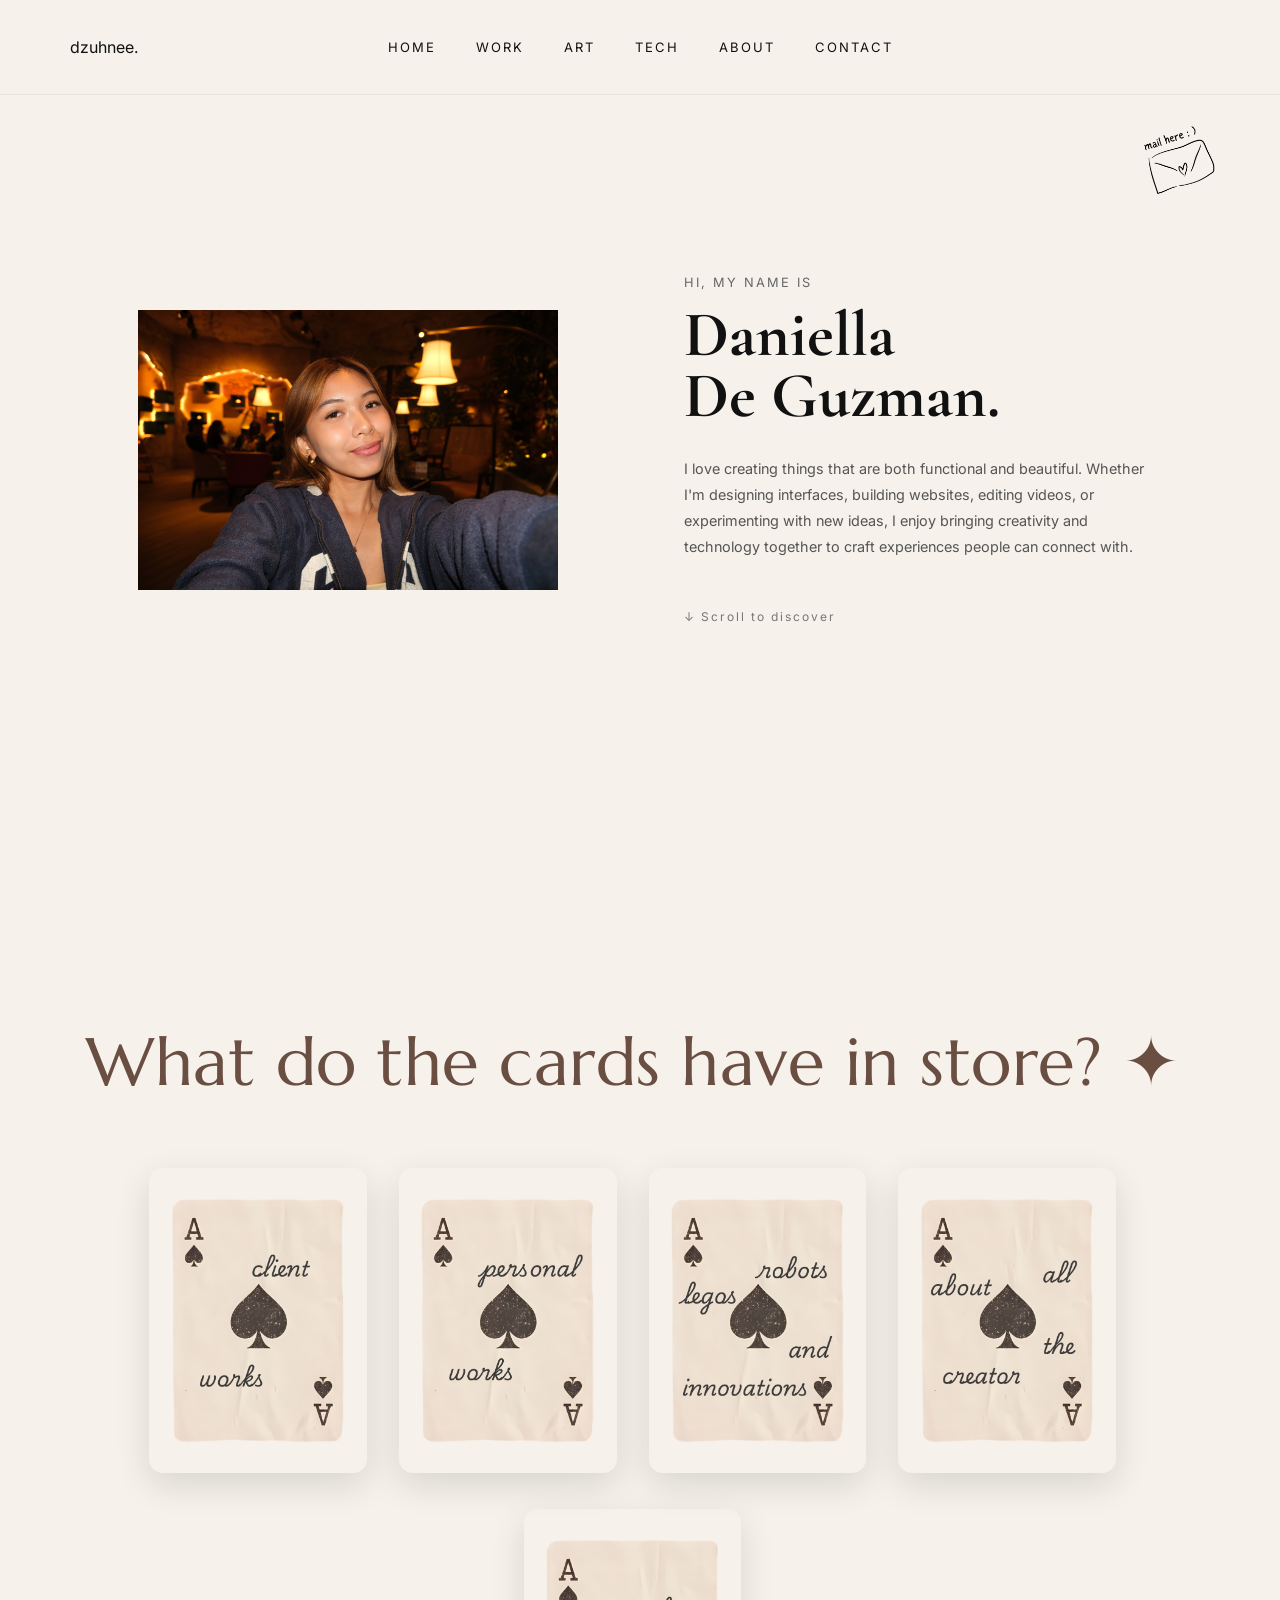
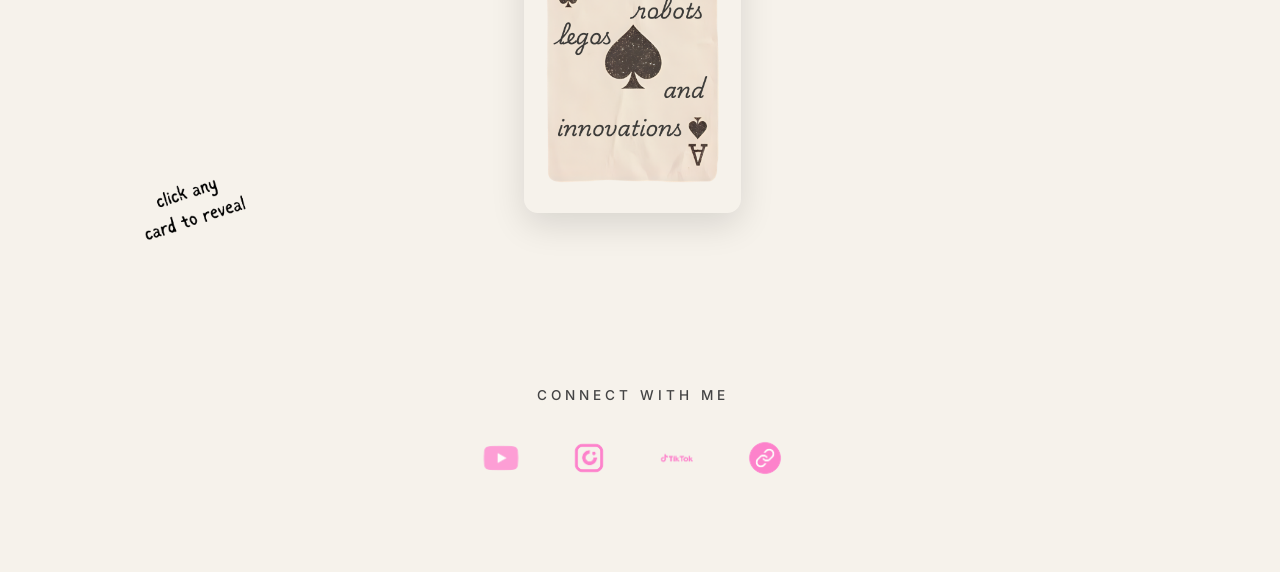
==== commit 7c8cb08a: "updated art and tech" ====
--- a/index.html
+++ b/index.html
@@ -104,7 +104,7 @@
         </a>
 
         <a href="src/tech.html" class="card">
-            <img src="images/card3.png">
+            <img src="images/card5.png">
         </a>
 
         <a href="src/about.html" class="card">
--- a/style.css
+++ b/style.css
@@ -732,14 +732,6 @@
     transform:translateY(-2px);
 }
 
-
-/* -------------------------
-   FIFTH PROJECT
-------------------------- */
-
-.code-card:last-child{
-    grid-column:1 / -1;
-}
 
 
 /* =========================================================
@@ -1928,4 +1920,189 @@
     .logo{ display:none; }
     nav{ gap:16px; }
     nav a{ font-size:11px; letter-spacing:1px; }
+}
+
+/* =========================================================
+   ART / PHOTOGRAPHY
+   ========================================================= */
+
+   .art-page {
+    padding: 120px 7vw 100px;
+    background: #f6f2eb;
+}
+
+
+/* -------------------------
+   COLLECTION
+------------------------- */
+
+.art-collection {
+    max-width: 1200px;
+    margin: 0 auto 120px;
+}
+
+.section-heading {
+    display: flex;
+    align-items: baseline;
+    gap: 18px;
+    margin-bottom: 18px;
+}
+
+.section-heading span {
+    font-family: "Inter", sans-serif;
+    font-size: 12px;
+    letter-spacing: 0.12em;
+}
+
+.section-heading h2 {
+    font-family: "Cormorant Garamond", serif;
+    font-size: clamp(32px, 4vw, 52px);
+    font-weight: 500;
+    margin: 0;
+}
+
+.collection-intro {
+    max-width: 650px;
+    font-family: "Inter", sans-serif;
+    font-size: 14px;
+    line-height: 1.8;
+    font-weight: 300;
+    margin-bottom: 45px;
+}
+
+
+/* -------------------------
+   GRID
+------------------------- */
+
+.art-grid {
+    display: grid;
+    gap: 35px;
+}
+
+.art-grid.cols-3 {
+    grid-template-columns: repeat(3, 1fr);
+}
+
+.art-grid.cols-2 {
+    grid-template-columns: repeat(2, 1fr);
+}
+
+
+/* -------------------------
+   PHOTO FRAME
+------------------------- */
+
+.art-frame {
+    width: 100%;
+    overflow: hidden;
+    position: relative;
+    background: #e9e4dc;
+}
+
+/* Landscape */
+.art-frame.landscape {
+    aspect-ratio: 4 / 3;
+}
+
+/* Portrait */
+.art-frame.portrait {
+    aspect-ratio: 3 / 4;
+}
+
+/* Square */
+.art-frame.square {
+    aspect-ratio: 1 / 1;
+}
+
+
+/* -------------------------
+   IMAGE
+------------------------- */
+
+.art-frame img {
+    width: 100%;
+    height: 100%;
+    display: block;
+
+    object-fit: cover;
+    object-position: center;
+}
+
+
+/* -------------------------
+   PLACEHOLDER
+------------------------- */
+
+.art-placeholder {
+    position: absolute;
+    inset: 0;
+
+    display: flex;
+    align-items: center;
+    justify-content: center;
+
+    font-family: "Caveat", cursive;
+    font-size: 20px;
+
+    z-index: 0;
+}
+
+.art-frame img {
+    position: relative;
+    z-index: 1;
+}
+
+
+/* -------------------------
+   CAPTION
+------------------------- */
+
+.art-item figcaption {
+    margin-top: 14px;
+}
+
+.art-item figcaption h3 {
+    font-family: "Cormorant Garamond", serif;
+    font-size: 21px;
+    font-weight: 500;
+    margin: 0 0 3px;
+}
+
+.art-item figcaption span {
+    font-family: "Inter", sans-serif;
+    font-size: 11px;
+    font-weight: 300;
+    letter-spacing: 0.04em;
+}
+
+
+/* -------------------------
+   RESPONSIVE
+------------------------- */
+
+@media (max-width: 800px) {
+
+    .art-grid.cols-3,
+    .art-grid.cols-2 {
+        grid-template-columns: repeat(2, 1fr);
+    }
+
+}
+
+@media (max-width: 550px) {
+
+    .art-page {
+        padding: 110px 6vw 80px;
+    }
+
+    .art-grid.cols-3,
+    .art-grid.cols-2 {
+        grid-template-columns: 1fr;
+    }
+
+    .art-collection {
+        margin-bottom: 90px;
+    }
+
 }
--- a/style.css
+++ b/style.css
@@ -732,14 +732,6 @@
     transform:translateY(-2px);
 }
 
-
-/* -------------------------
-   FIFTH PROJECT
-------------------------- */
-
-.code-card:last-child{
-    grid-column:1 / -1;
-}
 
 
 /* =========================================================
@@ -1928,4 +1920,189 @@
     .logo{ display:none; }
     nav{ gap:16px; }
     nav a{ font-size:11px; letter-spacing:1px; }
+}
+
+/* =========================================================
+   ART / PHOTOGRAPHY
+   ========================================================= */
+
+   .art-page {
+    padding: 120px 7vw 100px;
+    background: #f6f2eb;
+}
+
+
+/* -------------------------
+   COLLECTION
+------------------------- */
+
+.art-collection {
+    max-width: 1200px;
+    margin: 0 auto 120px;
+}
+
+.section-heading {
+    display: flex;
+    align-items: baseline;
+    gap: 18px;
+    margin-bottom: 18px;
+}
+
+.section-heading span {
+    font-family: "Inter", sans-serif;
+    font-size: 12px;
+    letter-spacing: 0.12em;
+}
+
+.section-heading h2 {
+    font-family: "Cormorant Garamond", serif;
+    font-size: clamp(32px, 4vw, 52px);
+    font-weight: 500;
+    margin: 0;
+}
+
+.collection-intro {
+    max-width: 650px;
+    font-family: "Inter", sans-serif;
+    font-size: 14px;
+    line-height: 1.8;
+    font-weight: 300;
+    margin-bottom: 45px;
+}
+
+
+/* -------------------------
+   GRID
+------------------------- */
+
+.art-grid {
+    display: grid;
+    gap: 35px;
+}
+
+.art-grid.cols-3 {
+    grid-template-columns: repeat(3, 1fr);
+}
+
+.art-grid.cols-2 {
+    grid-template-columns: repeat(2, 1fr);
+}
+
+
+/* -------------------------
+   PHOTO FRAME
+------------------------- */
+
+.art-frame {
+    width: 100%;
+    overflow: hidden;
+    position: relative;
+    background: #e9e4dc;
+}
+
+/* Landscape */
+.art-frame.landscape {
+    aspect-ratio: 4 / 3;
+}
+
+/* Portrait */
+.art-frame.portrait {
+    aspect-ratio: 3 / 4;
+}
+
+/* Square */
+.art-frame.square {
+    aspect-ratio: 1 / 1;
+}
+
+
+/* -------------------------
+   IMAGE
+------------------------- */
+
+.art-frame img {
+    width: 100%;
+    height: 100%;
+    display: block;
+
+    object-fit: cover;
+    object-position: center;
+}
+
+
+/* -------------------------
+   PLACEHOLDER
+------------------------- */
+
+.art-placeholder {
+    position: absolute;
+    inset: 0;
+
+    display: flex;
+    align-items: center;
+    justify-content: center;
+
+    font-family: "Caveat", cursive;
+    font-size: 20px;
+
+    z-index: 0;
+}
+
+.art-frame img {
+    position: relative;
+    z-index: 1;
+}
+
+
+/* -------------------------
+   CAPTION
+------------------------- */
+
+.art-item figcaption {
+    margin-top: 14px;
+}
+
+.art-item figcaption h3 {
+    font-family: "Cormorant Garamond", serif;
+    font-size: 21px;
+    font-weight: 500;
+    margin: 0 0 3px;
+}
+
+.art-item figcaption span {
+    font-family: "Inter", sans-serif;
+    font-size: 11px;
+    font-weight: 300;
+    letter-spacing: 0.04em;
+}
+
+
+/* -------------------------
+   RESPONSIVE
+------------------------- */
+
+@media (max-width: 800px) {
+
+    .art-grid.cols-3,
+    .art-grid.cols-2 {
+        grid-template-columns: repeat(2, 1fr);
+    }
+
+}
+
+@media (max-width: 550px) {
+
+    .art-page {
+        padding: 110px 6vw 80px;
+    }
+
+    .art-grid.cols-3,
+    .art-grid.cols-2 {
+        grid-template-columns: 1fr;
+    }
+
+    .art-collection {
+        margin-bottom: 90px;
+    }
+
 }
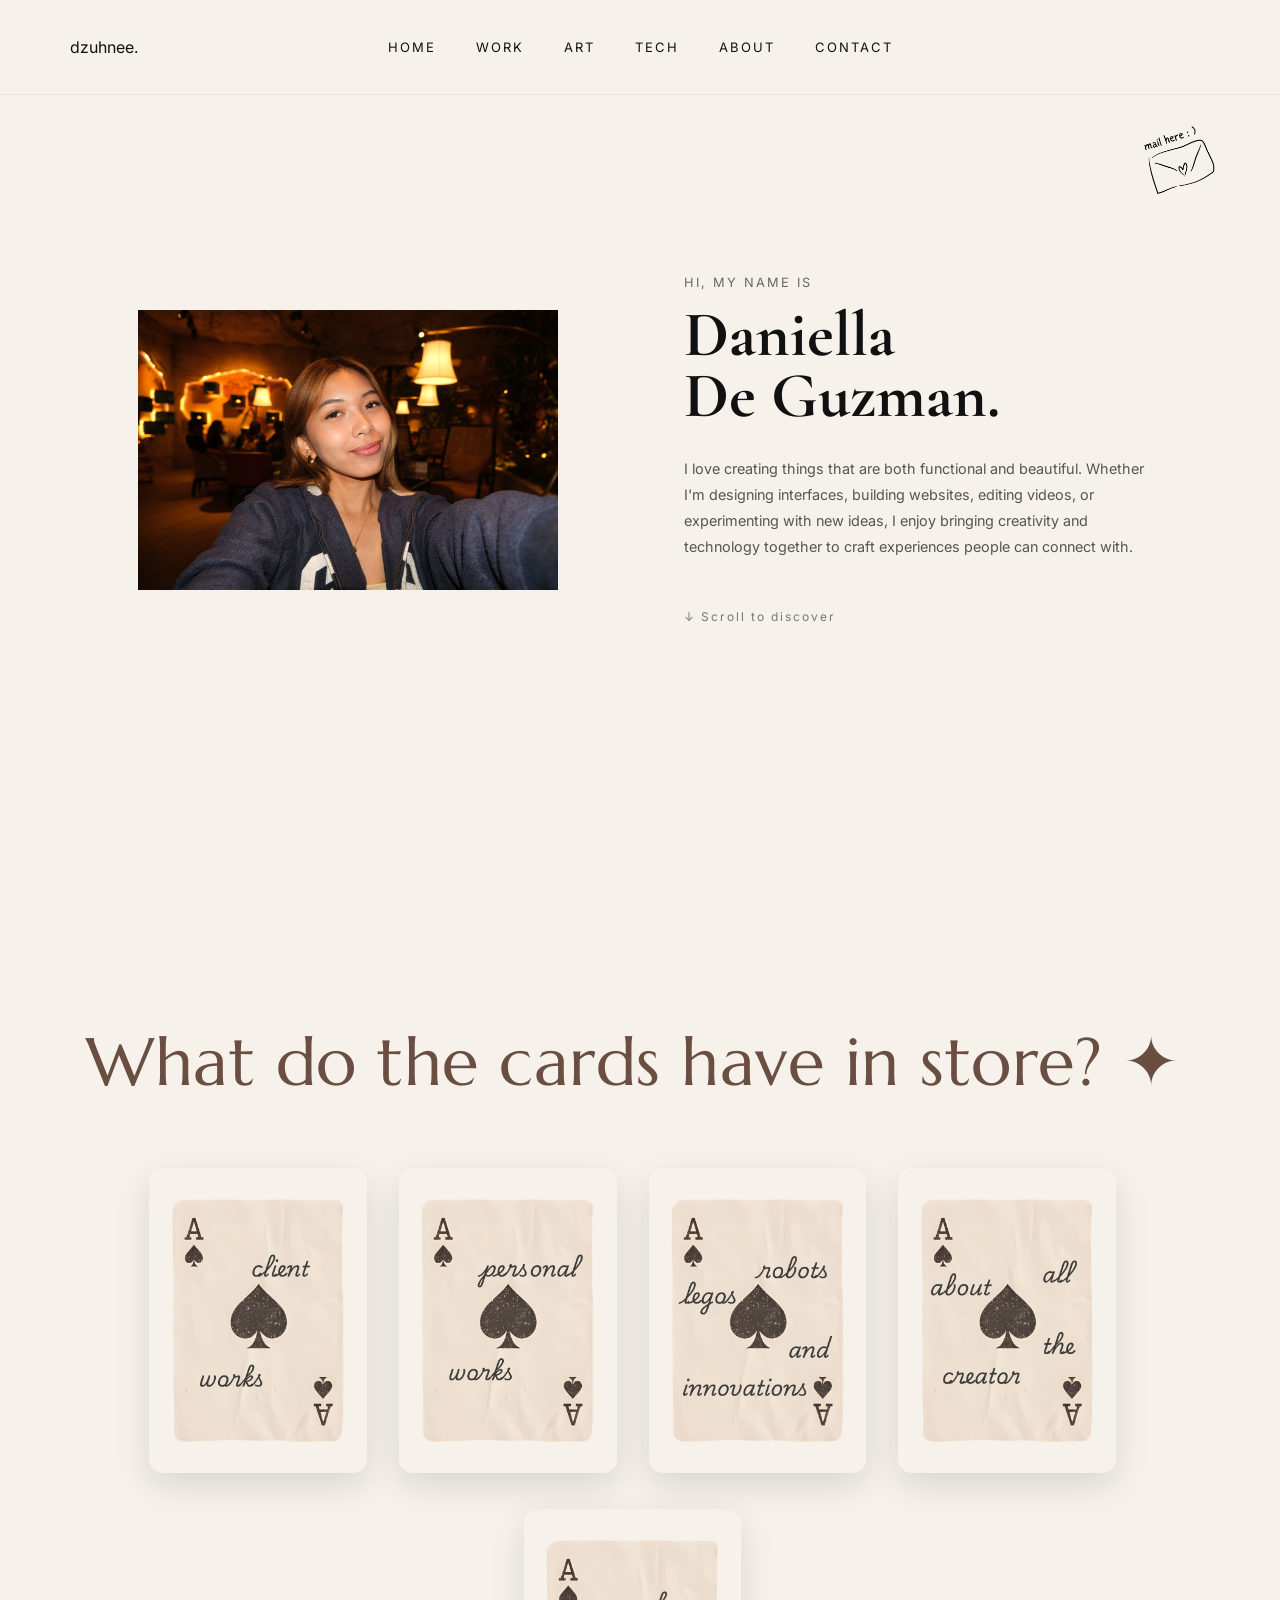
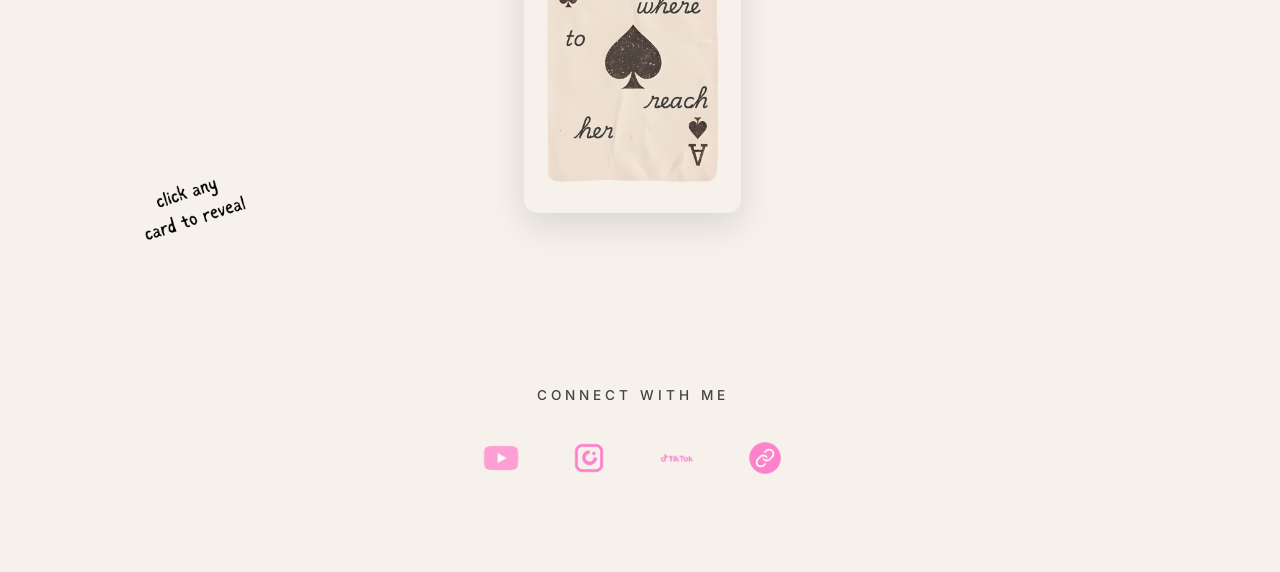
==== commit 16e54230: "updateddd" ====
--- a/index.html
+++ b/index.html
@@ -112,7 +112,7 @@
         </a>
 
         <a href="src/contact.html" class="card">
-            <img src="images/card5.png">
+            <img src="images/card 6.png">
         </a>
 
     </div>
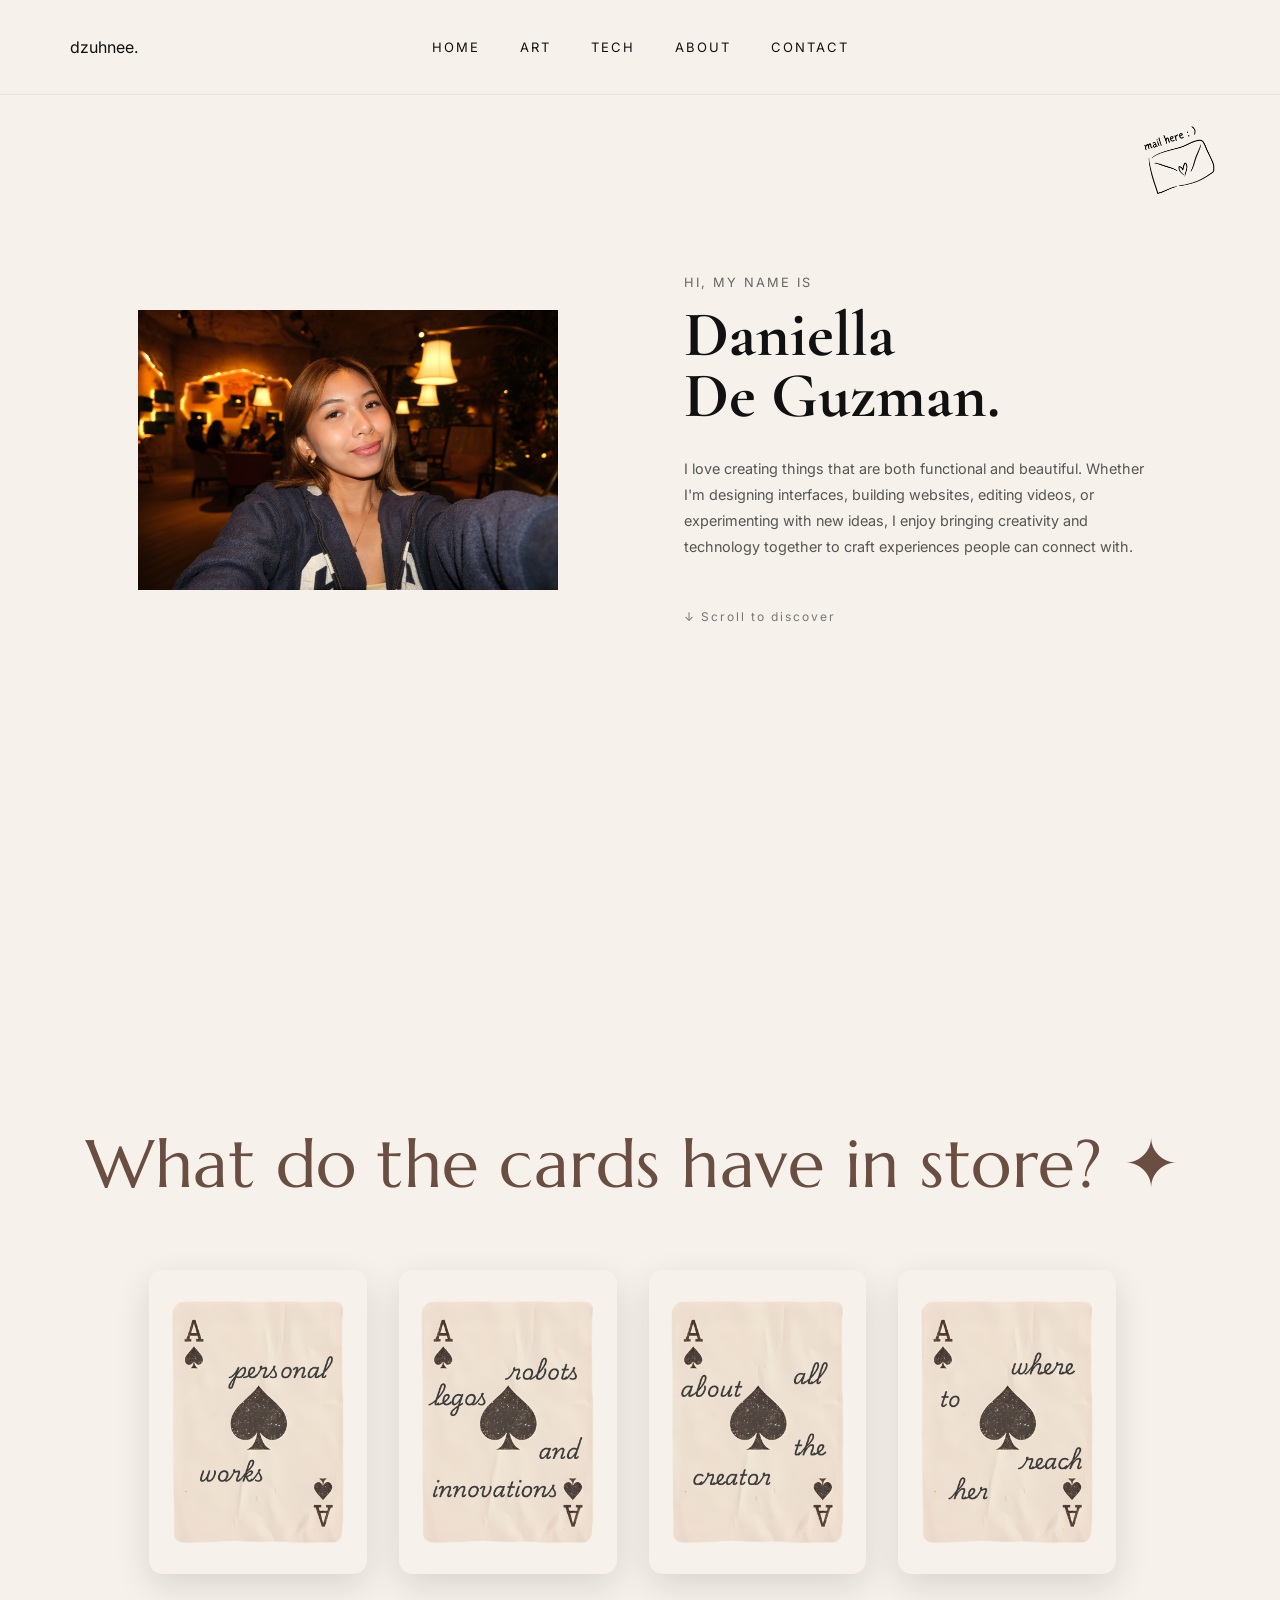
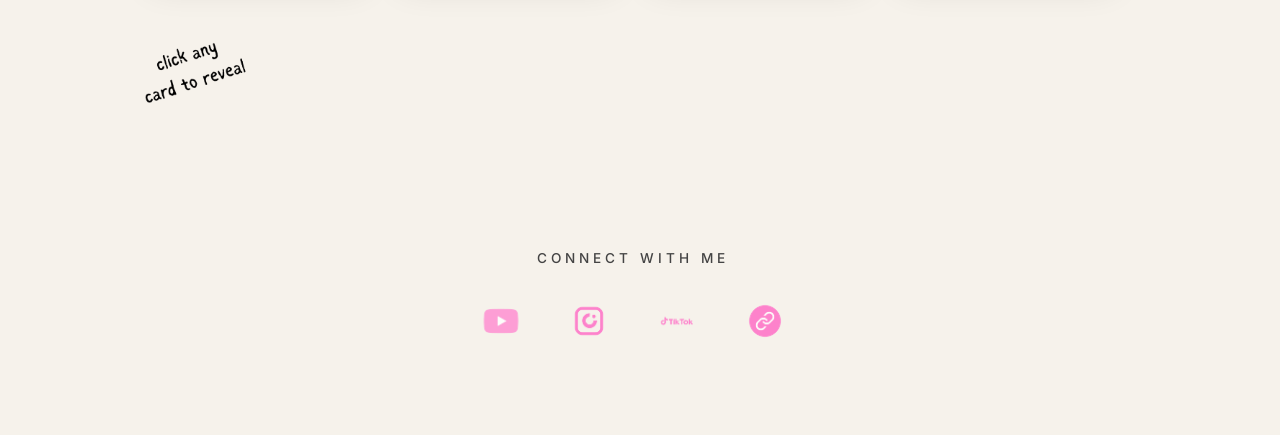
==== commit 9ca8c87d: "Comment out WORK links in navigation across multiple pages" ====
--- a/index.html
+++ b/index.html
@@ -33,7 +33,7 @@
         <nav>
 
     <a href="index.html">HOME</a>
-    <a href="src/work.html">WORK</a>
+    <!-- <a href="src/work.html">WORK</a> -->
     <a href="src/art.html">ART</a>
     <a href="src/tech.html">TECH</a>
     <a href="src/about.html">ABOUT</a>
@@ -95,9 +95,9 @@
 
     <div class="cards">
 
-        <a href="src/work.html" class="card">
+        <!-- <a href="src/work.html" class="card">
             <img src="images/card1.png">
-        </a>
+        </a> -->
 
         <a href="src/art.html" class="card">
             <img src="images/card2.png">
@@ -144,7 +144,7 @@
             <img src="images/tiktok.png" alt="TikTok">
         </a>
 
-        <a href="https://linkedin.com/in/YOUR-LINKEDIN" target="_blank">
+        <a href="https://www.linkedin.com/in/dzuhnee/" target="_blank">
             <img src="images/linkedin.png" alt="LinkedIn">
         </a>
 
